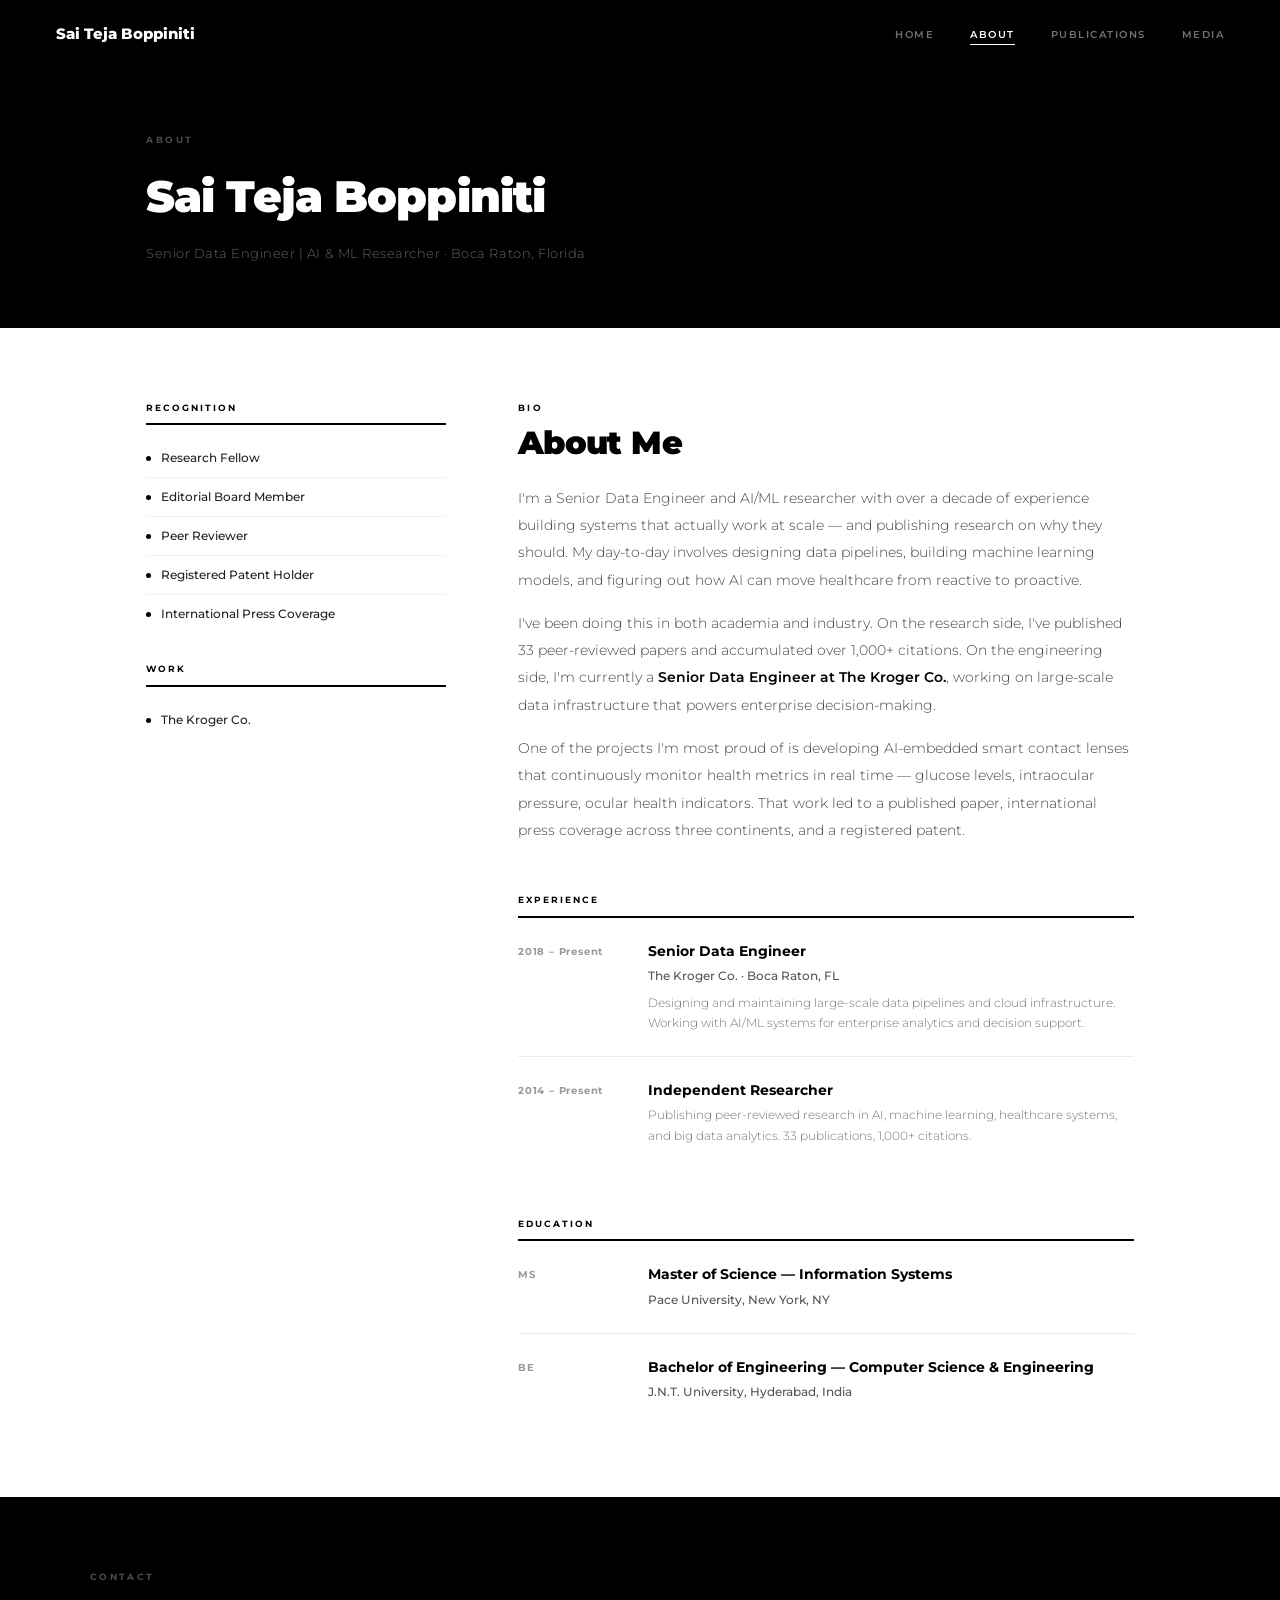
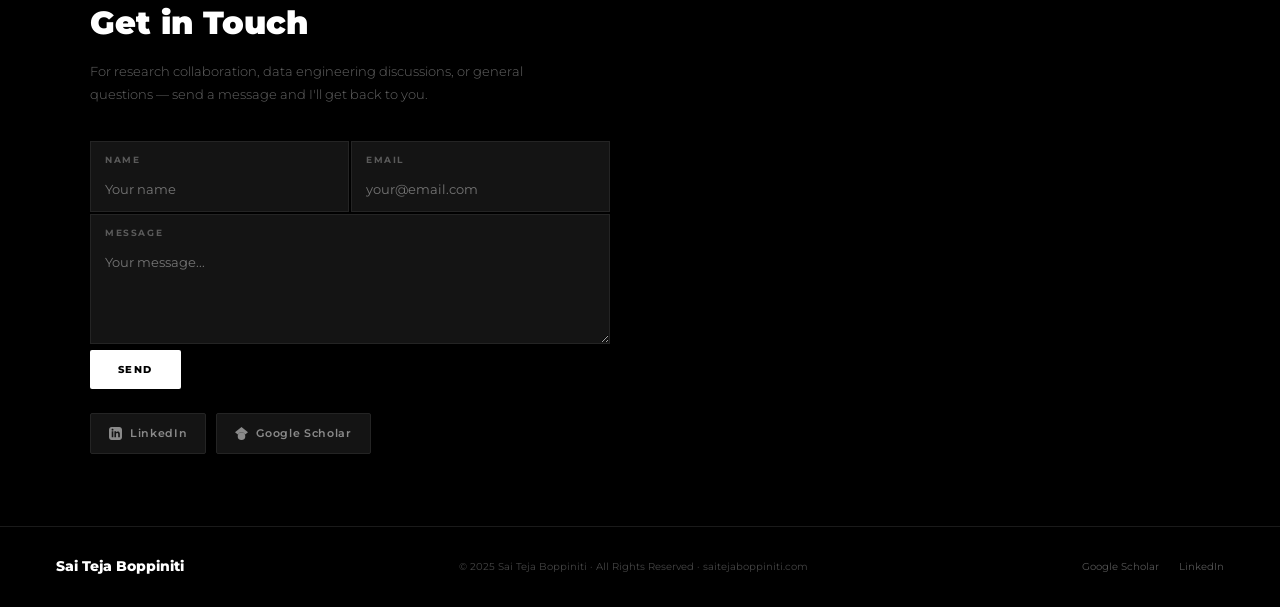
==== about.html @ 6ba42647 "Add files via upload All Pages uploaded- Master pages" ====
<!DOCTYPE html>
<html lang="en">
<head>
<meta charset="UTF-8"/>
<meta name="description" content="About Sai Teja Boppiniti — Senior Data Engineer at The Kroger Co. and independent AI/ML researcher with over a decade of experience in data engineering, machine learning, and healthcare AI."/>
<meta name="viewport" content="width=device-width,initial-scale=1.0"/>
<title>About | Sai Teja Boppiniti</title>
<link href="https://fonts.googleapis.com/css2?family=Montserrat:ital,wght@0,300;0,400;0,500;0,600;0,700;0,800;0,900;1,300&display=swap" rel="stylesheet"/>
<style>
*,*::before,*::after{box-sizing:border-box;margin:0;padding:0;}
body{font-family:'Montserrat',sans-serif;background:#fff;color:#111;-webkit-font-smoothing:antialiased;font-size:14px;line-height:1.7;}
a{text-decoration:none;color:inherit;}
nav{background:#000;height:68px;display:flex;align-items:center;justify-content:space-between;padding:0 56px;position:sticky;top:0;z-index:100;}
.nav-logo{font-size:15px;font-weight:800;color:#fff;}
.nav-links{display:flex;gap:36px;list-style:none;align-items:center;}
.nav-links a{font-size:10px;font-weight:600;letter-spacing:0.15em;text-transform:uppercase;color:rgba(255,255,255,0.45);transition:color 0.2s;}
.nav-links a:hover,.nav-active{color:#fff!important;}
.nav-active{border-bottom:1px solid #fff;padding-bottom:3px;}

/* HERO */
.hero{background:#000;padding:64px 56px;text-align:left;max-width:1100px;margin:0 auto;}
.hero-tag{font-size:9px;font-weight:700;letter-spacing:0.28em;text-transform:uppercase;color:rgba(255,255,255,0.3);margin-bottom:12px;}
.hero-h1{font-size:44px;font-weight:900;color:#fff;letter-spacing:-0.02em;margin-bottom:8px;}
.hero-sub{font-size:13px;font-weight:300;color:rgba(255,255,255,0.4);letter-spacing:0.04em;}
.hero-bg{background:#000;}

/* BODY GRID */
.body-grid{max-width:1100px;margin:0 auto;padding:72px 56px;display:grid;grid-template-columns:300px 1fr;gap:72px;align-items:start;}

/* LEFT COL */
.sidebar-section{margin-bottom:28px;}
.sidebar-label{font-size:9px;font-weight:700;letter-spacing:0.22em;text-transform:uppercase;color:#000;border-bottom:2px solid #000;padding-bottom:8px;margin-bottom:14px;}
.cred-item{display:flex;align-items:flex-start;gap:10px;padding:10px 0;border-bottom:1px solid #f0f0f0;}
.cred-item:last-child{border-bottom:none;}
.cred-dot{width:5px;height:5px;background:#000;border-radius:50%;flex-shrink:0;margin-top:7px;}
.cred-text{font-size:12px;font-weight:500;color:#222;line-height:1.5;}

/* RIGHT COL */
.section-tag{font-size:9px;font-weight:700;letter-spacing:0.26em;text-transform:uppercase;color:#000;margin-bottom:10px;}
.section-h2{font-size:32px;font-weight:900;color:#000;letter-spacing:-0.02em;line-height:1.1;margin-bottom:24px;}
.bio-p{font-size:14px;font-weight:300;color:#444;line-height:1.95;margin-bottom:16px;}
.bio-p strong{color:#000;font-weight:600;}

/* EXPERIENCE TIMELINE */
.timeline{margin-top:48px;margin-bottom:0;}
.tl-label{font-size:9px;font-weight:700;letter-spacing:0.22em;text-transform:uppercase;color:#000;border-bottom:2px solid #000;padding-bottom:8px;margin-bottom:0;}
.tl-item{display:grid;grid-template-columns:110px 1fr;gap:20px;padding:22px 0;border-bottom:1px solid #ebebeb;}
.tl-item:last-child{border-bottom:none;}
.tl-year{font-size:10px;font-weight:700;letter-spacing:0.08em;color:#999;padding-top:3px;}
.tl-role{font-size:14px;font-weight:700;color:#000;margin-bottom:3px;}
.tl-org{font-size:12px;font-weight:500;color:#555;margin-bottom:6px;}
.tl-desc{font-size:12px;font-weight:300;color:#777;line-height:1.7;}

/* EDU TIMELINE */
.edu-block{margin-top:48px;}
.edu-label{font-size:9px;font-weight:700;letter-spacing:0.22em;text-transform:uppercase;color:#000;border-bottom:2px solid #000;padding-bottom:8px;margin-bottom:0;}
.edu-item{display:grid;grid-template-columns:110px 1fr;gap:20px;padding:22px 0;border-bottom:1px solid #ebebeb;}
.edu-item:last-child{border-bottom:none;}
.edu-year{font-size:10px;font-weight:700;letter-spacing:0.08em;color:#999;padding-top:3px;}
.edu-deg{font-size:14px;font-weight:700;color:#000;margin-bottom:3px;}
.edu-uni{font-size:12px;font-weight:500;color:#555;}

/* CONTACT */
.contact-section{background:#000;padding:72px 56px;}
.cs-inner{max-width:1100px;margin:0 auto;}
.cs-tag{font-size:9px;font-weight:700;letter-spacing:0.26em;text-transform:uppercase;color:rgba(255,255,255,0.3);margin-bottom:12px;}
.cs-h2{font-size:32px;font-weight:900;color:#fff;margin-bottom:10px;}
.cs-p{font-size:13px;font-weight:300;color:rgba(255,255,255,0.4);max-width:460px;margin-bottom:36px;}
.cf{max-width:520px;display:flex;flex-direction:column;gap:2px;}
.cf-row{display:grid;grid-template-columns:1fr 1fr;gap:2px;}
.cf-field{display:flex;flex-direction:column;}
.cf-lbl{font-size:9px;font-weight:700;letter-spacing:0.18em;text-transform:uppercase;color:rgba(255,255,255,0.3);background:#141414;border:1px solid #242424;border-bottom:none;padding:10px 14px 4px;}
.cf-inp{font-family:'Montserrat',sans-serif;font-size:13px;color:#fff;background:#141414;border:1px solid #242424;border-top:none;padding:10px 14px 14px;outline:none;transition:border-color 0.2s;}
.cf-inp:focus{border-color:#444;}
textarea.cf-inp{resize:vertical;min-height:100px;}
.cf-btn{background:#fff;color:#000;border:none;padding:13px 28px;font-family:'Montserrat',sans-serif;font-size:10px;font-weight:800;letter-spacing:0.14em;text-transform:uppercase;cursor:pointer;border-radius:2px;align-self:flex-start;margin-top:4px;transition:opacity 0.2s;}
.cf-btn:hover{opacity:0.82;}
.cf-links{display:flex;gap:10px;margin-top:24px;}
.cf-link{display:flex;align-items:center;gap:8px;background:#141414;border:1px solid #242424;padding:10px 18px;border-radius:2px;color:rgba(255,255,255,0.5);font-size:11px;font-weight:600;letter-spacing:0.06em;transition:border-color 0.2s,color 0.2s;}
.cf-link:hover{border-color:#444;color:#fff;}
.cf-link svg{width:13px;height:13px;fill:currentColor;}

footer{background:#000;padding:28px 56px;display:flex;align-items:center;justify-content:space-between;border-top:1px solid #1a1a1a;}
.foot-logo{font-size:14px;font-weight:800;color:#fff;}
.foot-copy{font-size:10px;color:#444;}
.foot-links{display:flex;gap:20px;}
.foot-links a{font-size:10px;color:#555;transition:color 0.2s;}
.foot-links a:hover{color:#fff;}

/* ── MOBILE RESPONSIVE ── */
@media (max-width: 768px) {
  nav{padding:0 20px;}
  .nav-links{gap:16px;}
  .nav-links a{font-size:9px;}
  .hero{padding:40px 20px;}
  .body-grid{padding:40px 20px;grid-template-columns:1fr;gap:40px;}
  .contact-section{padding:48px 20px;}
  .cf-row{grid-template-columns:1fr;}
  footer{flex-direction:column;gap:12px;padding:24px 20px;text-align:center;}
}

</style>
</head>
<body>

<nav>
  <div class="nav-logo">Sai Teja Boppiniti</div>
  <ul class="nav-links">
    <li><a href="index.html">Home</a></li>
    <li><a href="about.html" class="nav-active">About</a></li>
    <li><a href="publications.html">Publications</a></li>
    <li><a href="media.html">Media</a></li>
  </ul>
</nav>

<div class="hero-bg">
  <div class="hero">
    <div class="hero-tag">About</div>
    <div class="hero-h1">Sai Teja Boppiniti</div>
    <div class="hero-sub">Senior Data Engineer | AI &amp; ML Researcher · Boca Raton, Florida</div>
  </div>
</div>

<div class="body-grid">

  <!-- LEFT: Photo + credentials -->
  <div>
    <div class="sidebar-section">
      <div class="sidebar-label">Recognition</div>
      <div class="cred-item"><div class="cred-dot"></div><div class="cred-text">Research Fellow</div></div>
      <div class="cred-item"><div class="cred-dot"></div><div class="cred-text">Editorial Board Member</div></div>
      <div class="cred-item"><div class="cred-dot"></div><div class="cred-text">Peer Reviewer</div></div>
      <div class="cred-item"><div class="cred-dot"></div><div class="cred-text">Registered Patent Holder</div></div>
      <div class="cred-item"><div class="cred-dot"></div><div class="cred-text">International Press Coverage</div></div>
    </div>
    <div class="sidebar-section">
      <div class="sidebar-label">Work</div>
      <div class="cred-item"><div class="cred-dot"></div><div class="cred-text">The Kroger Co.</div></div>
    </div>
  </div>

  <!-- RIGHT: Bio + timeline -->
  <div>
    <div class="section-tag">Bio</div>
    <div class="section-h2">About Me</div>
    <p class="bio-p">I'm a Senior Data Engineer and AI/ML researcher with over a decade of experience building systems that actually work at scale — and publishing research on why they should. My day-to-day involves designing data pipelines, building machine learning models, and figuring out how AI can move healthcare from reactive to proactive.</p>
    <p class="bio-p">I've been doing this in both academia and industry. On the research side, I've published 33 peer-reviewed papers and accumulated over 1,000+ citations. On the engineering side, I'm currently a <strong>Senior Data Engineer at The Kroger Co.</strong>, working on large-scale data infrastructure that powers enterprise decision-making.</p>
    <p class="bio-p">One of the projects I'm most proud of is developing AI-embedded smart contact lenses that continuously monitor health metrics in real time — glucose levels, intraocular pressure, ocular health indicators. That work led to a published paper, international press coverage across three continents, and a registered patent.</p>

    <!-- EXPERIENCE TIMELINE -->
    <div class="timeline">
      <div class="tl-label">Experience</div>
      <div class="tl-item">
        <div class="tl-year">2018 – Present</div>
        <div>
          <div class="tl-role">Senior Data Engineer</div>
          <div class="tl-org">The Kroger Co. · Boca Raton, FL</div>
          <div class="tl-desc">Designing and maintaining large-scale data pipelines and cloud infrastructure. Working with AI/ML systems for enterprise analytics and decision support.</div>
        </div>
      </div>
      <div class="tl-item">
        <div class="tl-year">2014 – Present</div>
        <div>
          <div class="tl-role">Independent Researcher</div>
          <div class="tl-desc">Publishing peer-reviewed research in AI, machine learning, healthcare systems, and big data analytics. 33 publications, 1,000+ citations.</div>
        </div>
      </div>
    </div>

    <!-- EDUCATION TIMELINE -->
    <div class="edu-block">
      <div class="edu-label">Education</div>
      <div class="edu-item">
        <div class="edu-year">MS</div>
        <div>
          <div class="edu-deg">Master of Science — Information Systems</div>
          <div class="edu-uni">Pace University, New York, NY</div>
        </div>
      </div>
      <div class="edu-item">
        <div class="edu-year">BE</div>
        <div>
          <div class="edu-deg">Bachelor of Engineering — Computer Science &amp; Engineering</div>
          <div class="edu-uni">J.N.T. University, Hyderabad, India</div>
        </div>
      </div>
    </div>

  </div>
</div>

<!-- CONTACT -->
<div class="contact-section">
  <div class="cs-inner">
    <div class="cs-tag">Contact</div>
    <div class="cs-h2">Get in Touch</div>
    <p class="cs-p">For research collaboration, data engineering discussions, or general questions — send a message and I'll get back to you.</p>
    <div class="cf">
      <div class="cf-row">
        <div class="cf-field"><div class="cf-lbl">Name</div><input class="cf-inp" type="text" placeholder="Your name"/></div>
        <div class="cf-field"><div class="cf-lbl">Email</div><input class="cf-inp" type="email" placeholder="your@email.com"/></div>
      </div>
      <div class="cf-field"><div class="cf-lbl">Message</div><textarea class="cf-inp" placeholder="Your message..."></textarea></div>
      <button class="cf-btn" onclick="this.textContent='Sent ✓';setTimeout(()=>this.textContent='Send',3000)">Send</button>
    </div>
    <div class="cf-links">
      <a class="cf-link" href="https://www.linkedin.com/in/saitejaboppiniti" target="_blank">
        <svg viewBox="0 0 24 24"><path d="M19 0H5C2.24 0 0 2.24 0 5v14c0 2.76 2.24 5 5 5h14c2.76 0 5-2.24 5-5V5c0-2.76-2.24-5-5-5zM8 19H5V8h3v11zM6.5 6.73c-.97 0-1.75-.79-1.75-1.75S5.53 3.23 6.5 3.23s1.75.79 1.75 1.75S7.47 6.73 6.5 6.73zM20 19h-3v-5.6c0-3.37-4-3.12-4 0V19h-3V8h3v1.77C14.4 7.5 20 7.33 20 12.28V19z"/></svg>
        LinkedIn
      </a>
      <a class="cf-link" href="https://scholar.google.com/citations?user=H3XJtbcAAAAJ&hl=en" target="_blank">
        <svg viewBox="0 0 24 24"><path d="M5.242 13.769L0 9.5 12 0l12 9.5-5.242 4.269C17.548 11.249 14.978 9.5 12 9.5c-2.977 0-5.548 1.748-6.758 4.269zM12 10a7 7 0 1 0 0 14 7 7 0 0 0 0-14z"/></svg>
        Google Scholar
      </a>
    </div>
  </div>
</div>

<footer>
  <div class="foot-logo">Sai Teja Boppiniti</div>
  <div class="foot-copy">© 2025 Sai Teja Boppiniti · All Rights Reserved · saitejaboppiniti.com</div>
  <div class="foot-links">
    <a href="https://scholar.google.com/citations?user=H3XJtbcAAAAJ&hl=en" target="_blank">Google Scholar</a>
    <a href="https://www.linkedin.com/in/saitejaboppiniti" target="_blank">LinkedIn</a>
  </div>
</footer>
</body>
</html>
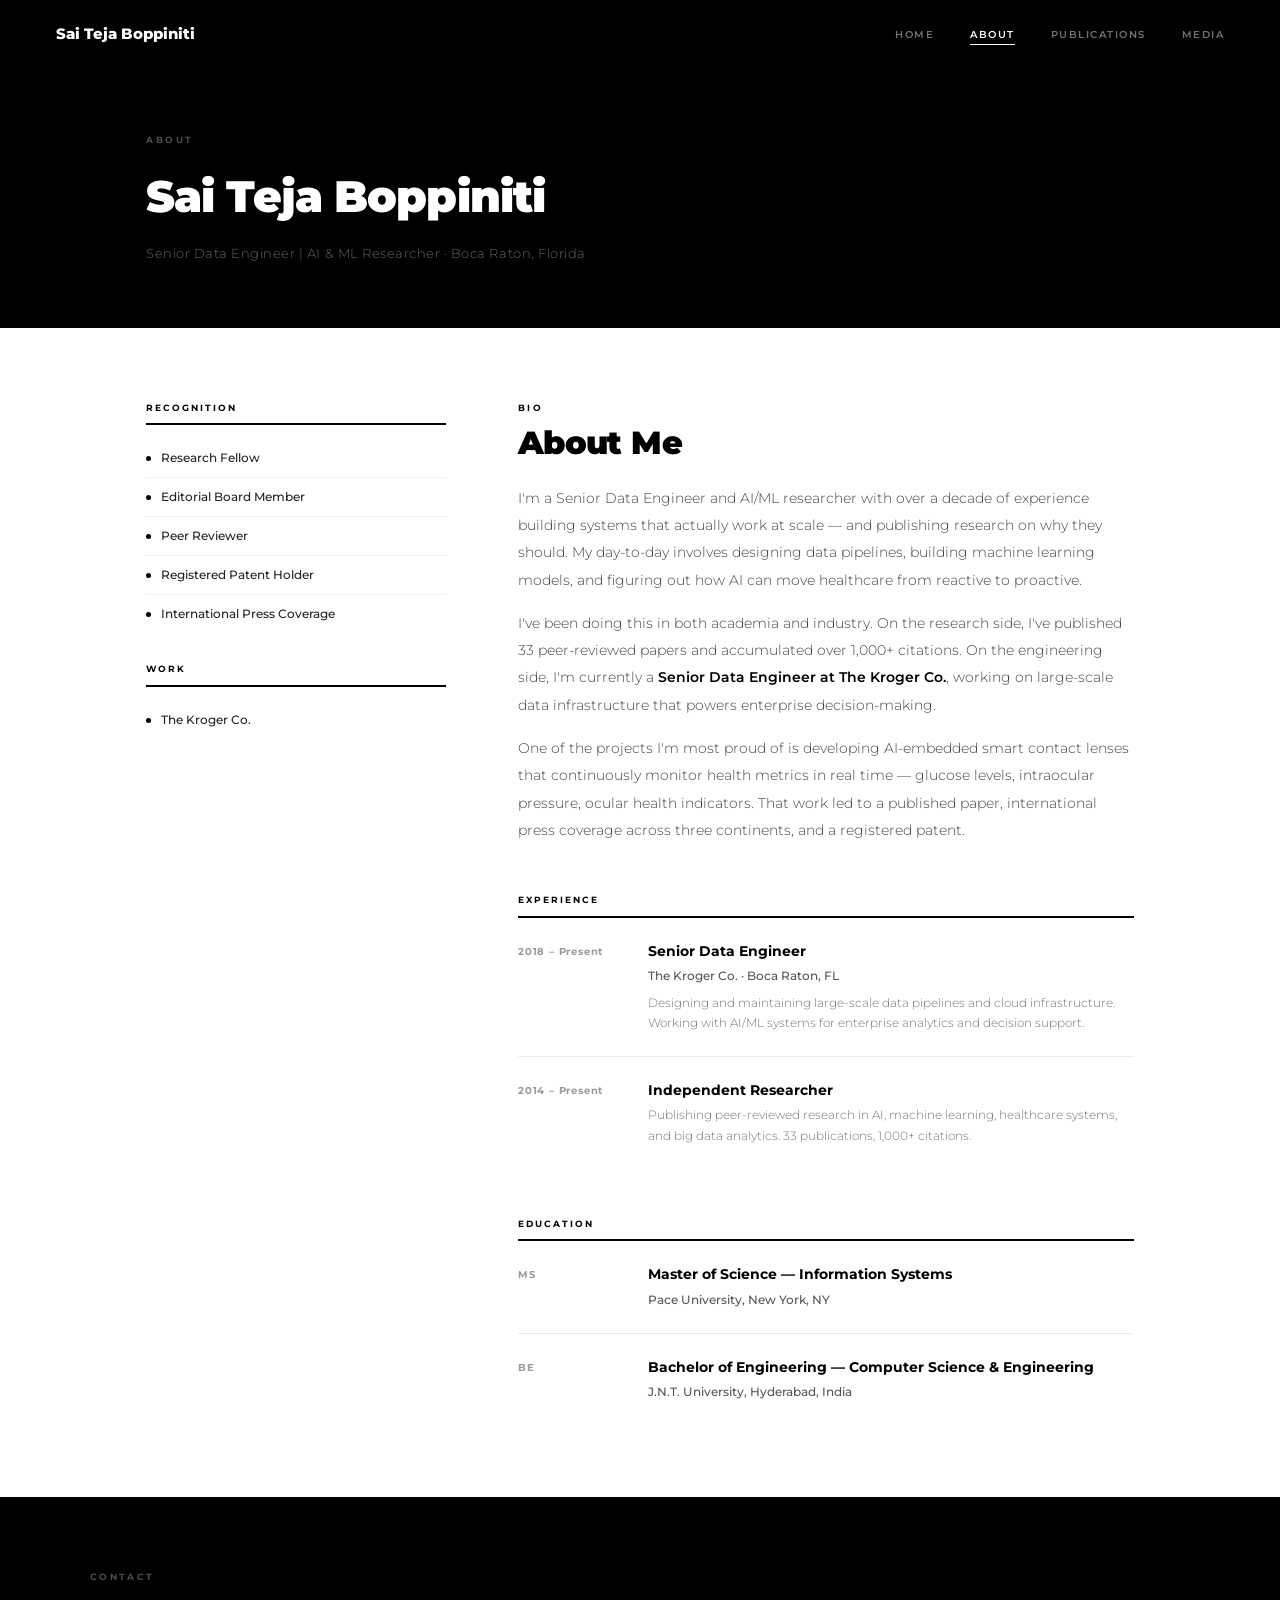
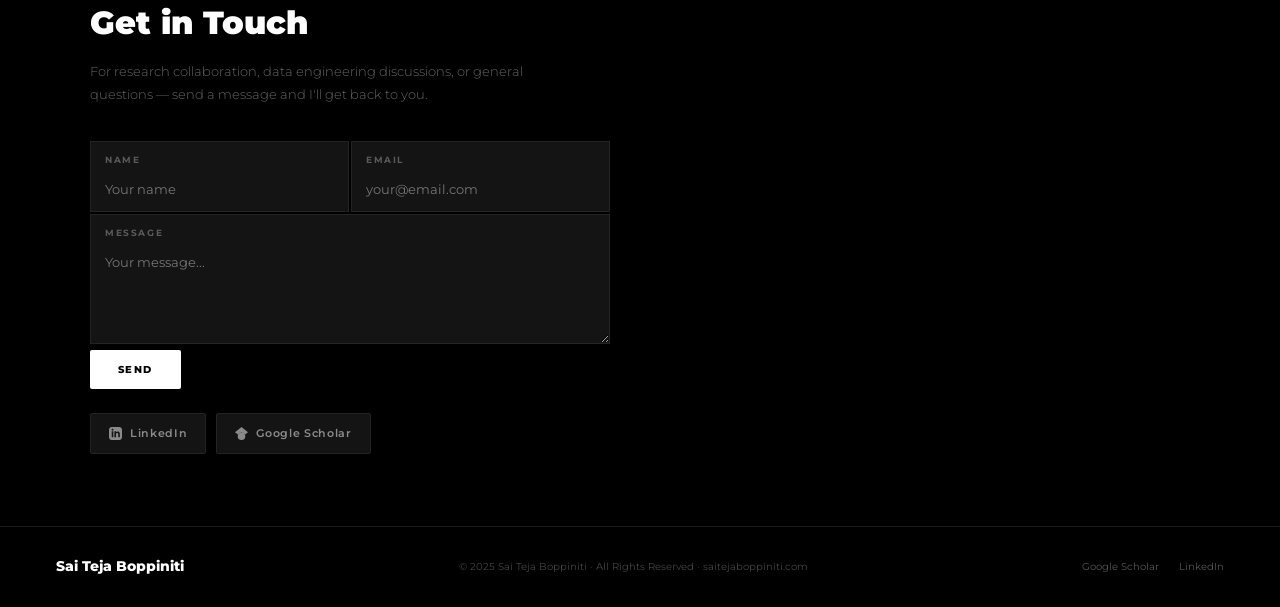
==== commit d09f461b: "Updated website" ====
--- a/about.html
+++ b/about.html
@@ -2,7 +2,9 @@
 <html lang="en">
 <head>
 <meta charset="UTF-8"/>
-<meta name="description" content="About Sai Teja Boppiniti — Senior Data Engineer at The Kroger Co. and independent AI/ML researcher with over a decade of experience in data engineering, machine learning, and healthcare AI."/>
+<link rel="icon" type="image/svg+xml" href="favicon.svg"/>
+
+<meta name="description" content="About Sai Teja Boppiniti — Senior Data Engineer at The Kroger Co. Engineering large-scale data systems and advancing research in healthcare AI and real-time machine learning."/>
 <meta name="viewport" content="width=device-width,initial-scale=1.0"/>
 <title>About | Sai Teja Boppiniti</title>
 <link href="https://fonts.googleapis.com/css2?family=Montserrat:ital,wght@0,300;0,400;0,500;0,600;0,700;0,800;0,900;1,300&display=swap" rel="stylesheet"/>
@@ -99,7 +101,34 @@
   footer{flex-direction:column;gap:12px;padding:24px 20px;text-align:center;}
 }
 
+
+
+/* ── PAGE TRANSITIONS ── */
+@keyframes pageFadeIn{from{opacity:0;}to{opacity:1;}}
+body{animation:pageFadeIn 0.4s cubic-bezier(0.4,0,0.2,1) both;}
+.page-leave{opacity:0;transition:opacity 0.3s cubic-bezier(0.4,0,0.2,1);}
+
+/* ── SCROLL ANIMATIONS ── */
+.reveal{opacity:0;transform:translateY(32px);transition:opacity 0.7s cubic-bezier(0.4,0,0.2,1),transform 0.7s cubic-bezier(0.4,0,0.2,1);}
+.reveal.visible{opacity:1;transform:translateY(0);}
+.reveal-left{opacity:0;transform:translateX(-32px);transition:opacity 0.7s cubic-bezier(0.4,0,0.2,1),transform 0.7s cubic-bezier(0.4,0,0.2,1);}
+.reveal-left.visible{opacity:1;transform:translateX(0);}
+.reveal-right{opacity:0;transform:translateX(32px);transition:opacity 0.7s cubic-bezier(0.4,0,0.2,1),transform 0.7s cubic-bezier(0.4,0,0.2,1);}
+.reveal-right.visible{opacity:1;transform:translateX(0);}
+.delay-1{transition-delay:0.1s;}.delay-2{transition-delay:0.2s;}.delay-3{transition-delay:0.3s;}.delay-4{transition-delay:0.4s;}.delay-5{transition-delay:0.5s;}
+
 </style>
+<meta property="og:type" content="website"/>
+<meta property="og:url" content="https://saitejaboppiniti.com/about.html"/>
+<meta property="og:title" content="About — Sai Teja Boppiniti"/>
+<meta property="og:description" content="Senior Data Engineer and AI/ML Researcher with over a decade of experience in data engineering, machine learning, and healthcare AI."/>
+<meta property="og:image" content="https://saitejaboppiniti.com/profile.jpg"/>
+<meta property="og:image:width" content="800"/>
+<meta property="og:image:height" content="800"/>
+<meta name="twitter:card" content="summary_large_image"/>
+<meta name="twitter:title" content="About — Sai Teja Boppiniti"/>
+<meta name="twitter:description" content="Senior Data Engineer and AI/ML Researcher with over a decade of experience in data engineering, machine learning, and healthcare AI."/>
+<meta name="twitter:image" content="https://saitejaboppiniti.com/profile.jpg"/>
 </head>
 <body>
 
@@ -125,7 +154,7 @@
 
   <!-- LEFT: Photo + credentials -->
   <div>
-    <div class="sidebar-section">
+    <div class="sidebar-section reveal-left">
       <div class="sidebar-label">Recognition</div>
       <div class="cred-item"><div class="cred-dot"></div><div class="cred-text">Research Fellow</div></div>
       <div class="cred-item"><div class="cred-dot"></div><div class="cred-text">Editorial Board Member</div></div>
@@ -143,14 +172,14 @@
   <div>
     <div class="section-tag">Bio</div>
     <div class="section-h2">About Me</div>
-    <p class="bio-p">I'm a Senior Data Engineer and AI/ML researcher with over a decade of experience building systems that actually work at scale — and publishing research on why they should. My day-to-day involves designing data pipelines, building machine learning models, and figuring out how AI can move healthcare from reactive to proactive.</p>
+    <p class="bio-p reveal">I'm a Senior Data Engineer and AI/ML researcher with over a decade of experience building systems that actually work at scale — and publishing research on why they should. My day-to-day involves designing data pipelines, building machine learning models, and figuring out how AI can move healthcare from reactive to proactive.</p>
     <p class="bio-p">I've been doing this in both academia and industry. On the research side, I've published 33 peer-reviewed papers and accumulated over 1,000+ citations. On the engineering side, I'm currently a <strong>Senior Data Engineer at The Kroger Co.</strong>, working on large-scale data infrastructure that powers enterprise decision-making.</p>
     <p class="bio-p">One of the projects I'm most proud of is developing AI-embedded smart contact lenses that continuously monitor health metrics in real time — glucose levels, intraocular pressure, ocular health indicators. That work led to a published paper, international press coverage across three continents, and a registered patent.</p>
 
     <!-- EXPERIENCE TIMELINE -->
     <div class="timeline">
       <div class="tl-label">Experience</div>
-      <div class="tl-item">
+      <div class="tl-item reveal">
         <div class="tl-year">2018 – Present</div>
         <div>
           <div class="tl-role">Senior Data Engineer</div>
@@ -158,7 +187,7 @@
           <div class="tl-desc">Designing and maintaining large-scale data pipelines and cloud infrastructure. Working with AI/ML systems for enterprise analytics and decision support.</div>
         </div>
       </div>
-      <div class="tl-item">
+      <div class="tl-item reveal delay-1">
         <div class="tl-year">2014 – Present</div>
         <div>
           <div class="tl-role">Independent Researcher</div>
@@ -170,14 +199,14 @@
     <!-- EDUCATION TIMELINE -->
     <div class="edu-block">
       <div class="edu-label">Education</div>
-      <div class="edu-item">
+      <div class="edu-item reveal">
         <div class="edu-year">MS</div>
         <div>
           <div class="edu-deg">Master of Science — Information Systems</div>
           <div class="edu-uni">Pace University, New York, NY</div>
         </div>
       </div>
-      <div class="edu-item">
+      <div class="edu-item reveal delay-1">
         <div class="edu-year">BE</div>
         <div>
           <div class="edu-deg">Bachelor of Engineering — Computer Science &amp; Engineering</div>
@@ -193,7 +222,7 @@
 <div class="contact-section">
   <div class="cs-inner">
     <div class="cs-tag">Contact</div>
-    <div class="cs-h2">Get in Touch</div>
+    <div class="cs-h2 reveal">Get in Touch</div>
     <p class="cs-p">For research collaboration, data engineering discussions, or general questions — send a message and I'll get back to you.</p>
     <div class="cf">
       <div class="cf-row">
@@ -224,5 +253,35 @@
     <a href="https://www.linkedin.com/in/saitejaboppiniti" target="_blank">LinkedIn</a>
   </div>
 </footer>
+<script>
+(function(){
+  var obs=new IntersectionObserver(function(entries){
+    entries.forEach(function(e){
+      if(e.isIntersecting){e.target.classList.add('visible');obs.unobserve(e.target);}
+    });
+  },{threshold:0.12});
+  document.querySelectorAll('.reveal,.reveal-left,.reveal-right').forEach(function(el){obs.observe(el);});
+})();
+</script>
+<script>
+(function(){
+  // Fade out before navigating to new page
+  document.querySelectorAll('a').forEach(function(link){
+    var href = link.getAttribute('href');
+    if(!href) return;
+    // Only internal page links
+    if(href.indexOf('http') === -1 && href.indexOf('#') === -1 && href !== ''){
+      link.addEventListener('click', function(e){
+        e.preventDefault();
+        document.body.style.transition = 'opacity 0.3s cubic-bezier(0.4,0,0.2,1)';
+        document.body.style.opacity = '0';
+        setTimeout(function(){
+          window.location.href = href;
+        }, 300);
+      });
+    }
+  });
+})();
+</script>
 </body>
 </html>
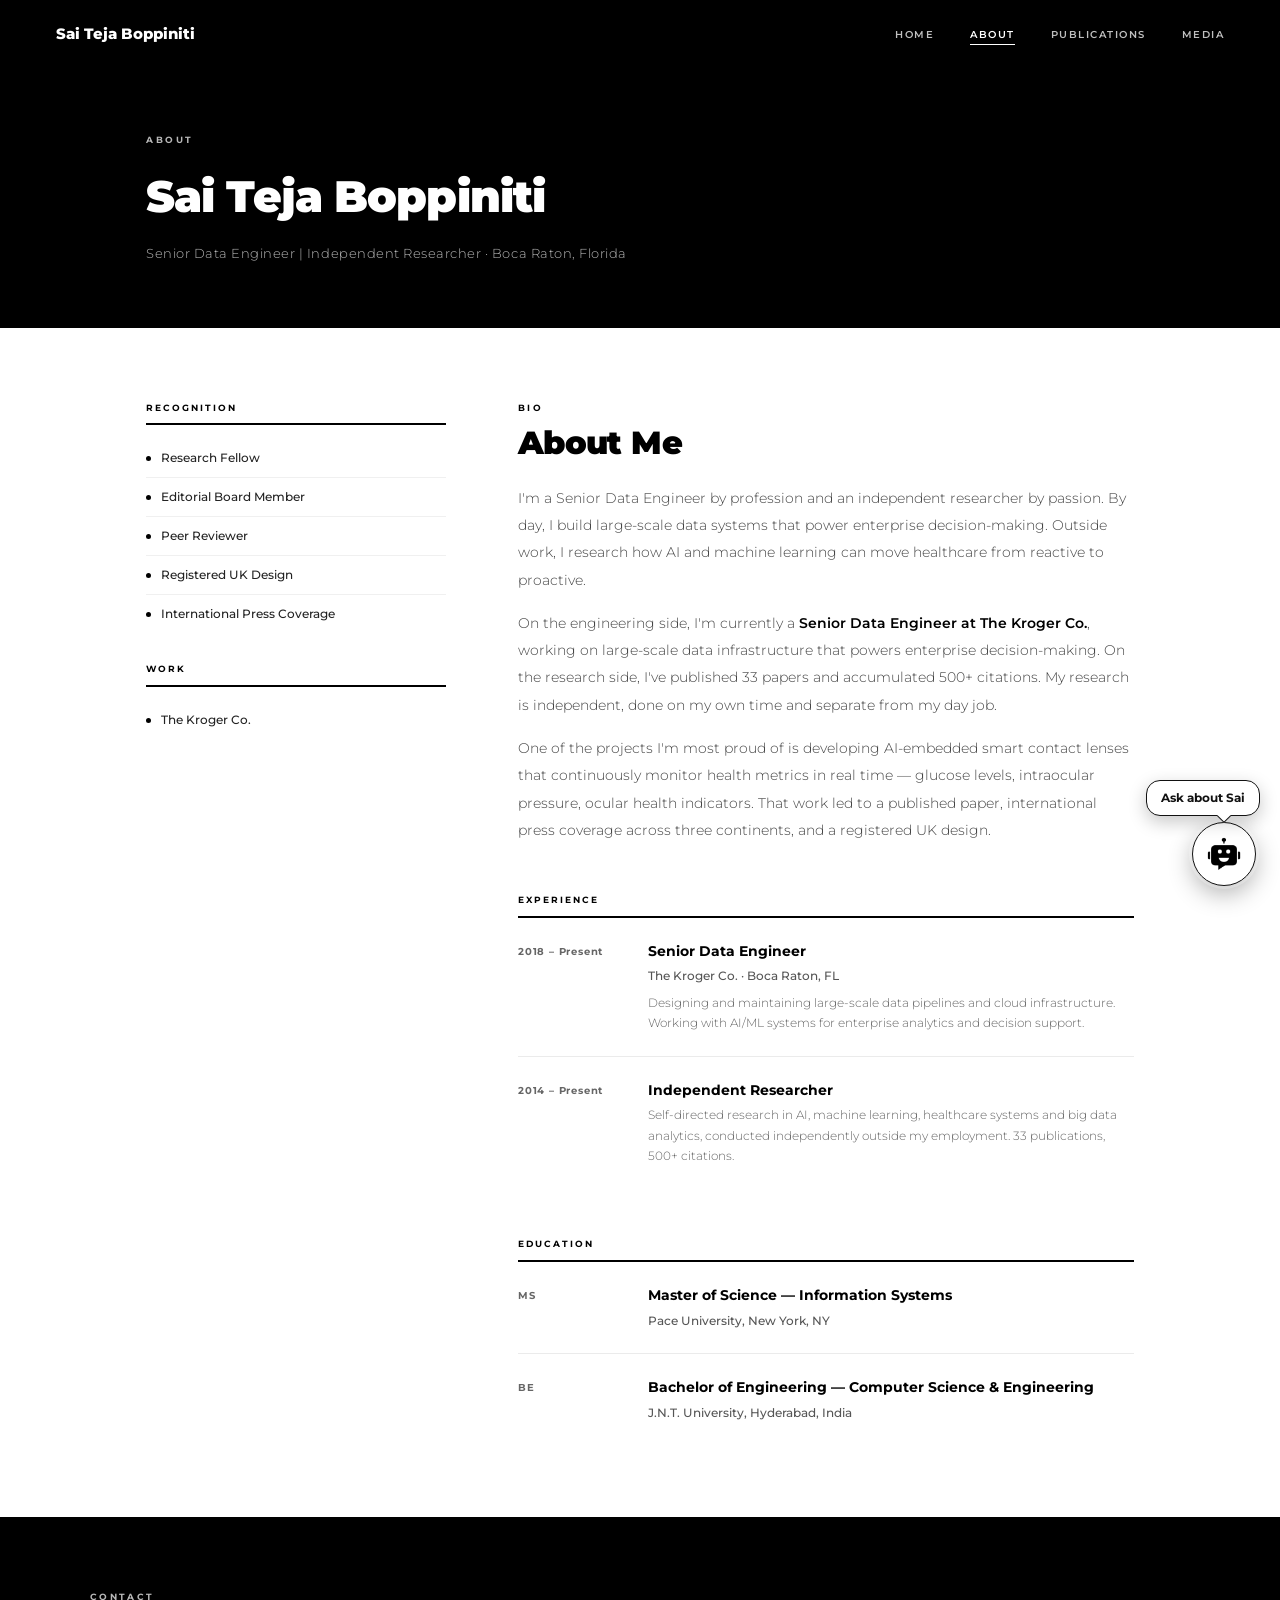
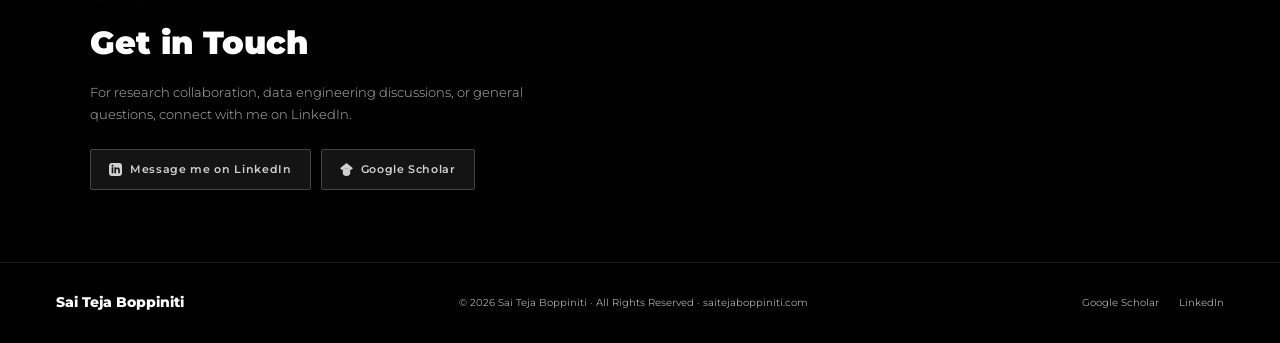
==== commit 20fdeb5c: "Add portfolio chatbot and polish site content - Add "Ask about Sai" chat widget (Gemini via Cloudfla" ====
--- a/about.html
+++ b/about.html
@@ -4,26 +4,29 @@
 <meta charset="UTF-8"/>
 <link rel="icon" type="image/svg+xml" href="favicon.svg"/>
 
-<meta name="description" content="About Sai Teja Boppiniti — Senior Data Engineer at The Kroger Co. Engineering large-scale data systems and advancing research in healthcare AI and real-time machine learning."/>
+<meta name="description" content="About Sai Teja Boppiniti — Senior Data Engineer and independent researcher in healthcare AI and real-time machine learning. Experience, education, publications, editorial board service and a registered UK design."/>
 <meta name="viewport" content="width=device-width,initial-scale=1.0"/>
 <title>About | Sai Teja Boppiniti</title>
 <link href="https://fonts.googleapis.com/css2?family=Montserrat:ital,wght@0,300;0,400;0,500;0,600;0,700;0,800;0,900;1,300&display=swap" rel="stylesheet"/>
+<link rel="stylesheet" href="chat-widget.css"/>
 <style>
 *,*::before,*::after{box-sizing:border-box;margin:0;padding:0;}
 body{font-family:'Montserrat',sans-serif;background:#fff;color:#111;-webkit-font-smoothing:antialiased;font-size:14px;line-height:1.7;}
 a{text-decoration:none;color:inherit;}
+button,a{ -webkit-tap-highlight-color:transparent;}
+a:focus-visible,button:focus-visible,[role="button"]:focus-visible{outline:2px solid #4778d8;outline-offset:3px;}
 nav{background:#000;height:68px;display:flex;align-items:center;justify-content:space-between;padding:0 56px;position:sticky;top:0;z-index:100;}
-.nav-logo{font-size:15px;font-weight:800;color:#fff;}
+.nav-logo{font-size:15px;font-weight:800;color:#fff;white-space:nowrap;}
 .nav-links{display:flex;gap:36px;list-style:none;align-items:center;}
-.nav-links a{font-size:10px;font-weight:600;letter-spacing:0.15em;text-transform:uppercase;color:rgba(255,255,255,0.45);transition:color 0.2s;}
+.nav-links a{font-size:10px;font-weight:600;letter-spacing:0.15em;text-transform:uppercase;color:rgba(255,255,255,0.75);transition:color 0.2s;}
 .nav-links a:hover,.nav-active{color:#fff!important;}
 .nav-active{border-bottom:1px solid #fff;padding-bottom:3px;}
 
 /* HERO */
 .hero{background:#000;padding:64px 56px;text-align:left;max-width:1100px;margin:0 auto;}
-.hero-tag{font-size:9px;font-weight:700;letter-spacing:0.28em;text-transform:uppercase;color:rgba(255,255,255,0.3);margin-bottom:12px;}
+.hero-tag{font-size:9px;font-weight:700;letter-spacing:0.28em;text-transform:uppercase;color:rgba(255,255,255,0.72);margin-bottom:12px;}
 .hero-h1{font-size:44px;font-weight:900;color:#fff;letter-spacing:-0.02em;margin-bottom:8px;}
-.hero-sub{font-size:13px;font-weight:300;color:rgba(255,255,255,0.4);letter-spacing:0.04em;}
+.hero-sub{font-size:13px;font-weight:300;color:rgba(255,255,255,0.72);letter-spacing:0.04em;}
 .hero-bg{background:#000;}
 
 /* BODY GRID */
@@ -36,7 +39,6 @@
 .cred-item:last-child{border-bottom:none;}
 .cred-dot{width:5px;height:5px;background:#000;border-radius:50%;flex-shrink:0;margin-top:7px;}
 .cred-text{font-size:12px;font-weight:500;color:#222;line-height:1.5;}
-
 /* RIGHT COL */
 .section-tag{font-size:9px;font-weight:700;letter-spacing:0.26em;text-transform:uppercase;color:#000;margin-bottom:10px;}
 .section-h2{font-size:32px;font-weight:900;color:#000;letter-spacing:-0.02em;line-height:1.1;margin-bottom:24px;}
@@ -48,37 +50,28 @@
 .tl-label{font-size:9px;font-weight:700;letter-spacing:0.22em;text-transform:uppercase;color:#000;border-bottom:2px solid #000;padding-bottom:8px;margin-bottom:0;}
 .tl-item{display:grid;grid-template-columns:110px 1fr;gap:20px;padding:22px 0;border-bottom:1px solid #ebebeb;}
 .tl-item:last-child{border-bottom:none;}
-.tl-year{font-size:10px;font-weight:700;letter-spacing:0.08em;color:#999;padding-top:3px;}
+.tl-year{font-size:10px;font-weight:700;letter-spacing:0.08em;color:#666;padding-top:3px;}
 .tl-role{font-size:14px;font-weight:700;color:#000;margin-bottom:3px;}
 .tl-org{font-size:12px;font-weight:500;color:#555;margin-bottom:6px;}
-.tl-desc{font-size:12px;font-weight:300;color:#777;line-height:1.7;}
+.tl-desc{font-size:12px;font-weight:300;color:#666;line-height:1.7;}
 
 /* EDU TIMELINE */
 .edu-block{margin-top:48px;}
 .edu-label{font-size:9px;font-weight:700;letter-spacing:0.22em;text-transform:uppercase;color:#000;border-bottom:2px solid #000;padding-bottom:8px;margin-bottom:0;}
 .edu-item{display:grid;grid-template-columns:110px 1fr;gap:20px;padding:22px 0;border-bottom:1px solid #ebebeb;}
 .edu-item:last-child{border-bottom:none;}
-.edu-year{font-size:10px;font-weight:700;letter-spacing:0.08em;color:#999;padding-top:3px;}
+.edu-year{font-size:10px;font-weight:700;letter-spacing:0.08em;color:#666;padding-top:3px;}
 .edu-deg{font-size:14px;font-weight:700;color:#000;margin-bottom:3px;}
 .edu-uni{font-size:12px;font-weight:500;color:#555;}
 
 /* CONTACT */
 .contact-section{background:#000;padding:72px 56px;}
 .cs-inner{max-width:1100px;margin:0 auto;}
-.cs-tag{font-size:9px;font-weight:700;letter-spacing:0.26em;text-transform:uppercase;color:rgba(255,255,255,0.3);margin-bottom:12px;}
+.cs-tag{font-size:9px;font-weight:700;letter-spacing:0.26em;text-transform:uppercase;color:rgba(255,255,255,0.72);margin-bottom:12px;}
 .cs-h2{font-size:32px;font-weight:900;color:#fff;margin-bottom:10px;}
-.cs-p{font-size:13px;font-weight:300;color:rgba(255,255,255,0.4);max-width:460px;margin-bottom:36px;}
-.cf{max-width:520px;display:flex;flex-direction:column;gap:2px;}
-.cf-row{display:grid;grid-template-columns:1fr 1fr;gap:2px;}
-.cf-field{display:flex;flex-direction:column;}
-.cf-lbl{font-size:9px;font-weight:700;letter-spacing:0.18em;text-transform:uppercase;color:rgba(255,255,255,0.3);background:#141414;border:1px solid #242424;border-bottom:none;padding:10px 14px 4px;}
-.cf-inp{font-family:'Montserrat',sans-serif;font-size:13px;color:#fff;background:#141414;border:1px solid #242424;border-top:none;padding:10px 14px 14px;outline:none;transition:border-color 0.2s;}
-.cf-inp:focus{border-color:#444;}
-textarea.cf-inp{resize:vertical;min-height:100px;}
-.cf-btn{background:#fff;color:#000;border:none;padding:13px 28px;font-family:'Montserrat',sans-serif;font-size:10px;font-weight:800;letter-spacing:0.14em;text-transform:uppercase;cursor:pointer;border-radius:2px;align-self:flex-start;margin-top:4px;transition:opacity 0.2s;}
-.cf-btn:hover{opacity:0.82;}
-.cf-links{display:flex;gap:10px;margin-top:24px;}
-.cf-link{display:flex;align-items:center;gap:8px;background:#141414;border:1px solid #242424;padding:10px 18px;border-radius:2px;color:rgba(255,255,255,0.5);font-size:11px;font-weight:600;letter-spacing:0.06em;transition:border-color 0.2s,color 0.2s;}
+.cs-p{font-size:13px;font-weight:300;color:rgba(255,255,255,0.72);max-width:460px;margin-bottom:24px;}
+.cf-links{display:flex;gap:10px;flex-wrap:wrap;margin-top:0;}
+.cf-link{display:flex;align-items:center;gap:8px;background:#141414;border:1px solid #444;padding:10px 18px;border-radius:2px;color:rgba(255,255,255,0.8);font-size:11px;font-weight:600;letter-spacing:0.06em;transition:border-color 0.2s,color 0.2s;}
 .cf-link:hover{border-color:#444;color:#fff;}
 .cf-link svg{width:13px;height:13px;fill:currentColor;}
 
@@ -88,65 +81,81 @@
 .foot-links{display:flex;gap:20px;}
 .foot-links a{font-size:10px;color:#555;transition:color 0.2s;}
 .foot-links a:hover{color:#fff;}
+.foot-copy{color:#aaa;}
+.foot-links a{color:#aaa;}
 
 /* ── MOBILE RESPONSIVE ── */
 @media (max-width: 768px) {
   nav{padding:0 20px;}
-  .nav-links{gap:16px;}
+  .nav-links{gap:16px;min-width:0;}
   .nav-links a{font-size:9px;}
   .hero{padding:40px 20px;}
   .body-grid{padding:40px 20px;grid-template-columns:1fr;gap:40px;}
   .contact-section{padding:48px 20px;}
-  .cf-row{grid-template-columns:1fr;}
   footer{flex-direction:column;gap:12px;padding:24px 20px;text-align:center;}
 }
 
+@media (max-width: 480px) {
+  nav{height:auto;min-height:68px;align-items:flex-start;flex-direction:column;gap:8px;padding:12px 16px;}
+  .nav-links{width:100%;justify-content:space-between;gap:8px;}
+  .nav-links a{font-size:10px;letter-spacing:0.02em;}
+  .hero-h1{font-size:clamp(34px,11vw,44px);overflow-wrap:anywhere;}
+}
 
 
 /* ── PAGE TRANSITIONS ── */
-@keyframes pageFadeIn{from{opacity:0;}to{opacity:1;}}
-body{animation:pageFadeIn 0.4s cubic-bezier(0.4,0,0.2,1) both;}
-.page-leave{opacity:0;transition:opacity 0.3s cubic-bezier(0.4,0,0.2,1);}
 
 /* ── SCROLL ANIMATIONS ── */
-.reveal{opacity:0;transform:translateY(32px);transition:opacity 0.7s cubic-bezier(0.4,0,0.2,1),transform 0.7s cubic-bezier(0.4,0,0.2,1);}
-.reveal.visible{opacity:1;transform:translateY(0);}
-.reveal-left{opacity:0;transform:translateX(-32px);transition:opacity 0.7s cubic-bezier(0.4,0,0.2,1),transform 0.7s cubic-bezier(0.4,0,0.2,1);}
-.reveal-left.visible{opacity:1;transform:translateX(0);}
-.reveal-right{opacity:0;transform:translateX(32px);transition:opacity 0.7s cubic-bezier(0.4,0,0.2,1),transform 0.7s cubic-bezier(0.4,0,0.2,1);}
-.reveal-right.visible{opacity:1;transform:translateX(0);}
+.reveal,.reveal-left,.reveal-right{opacity:1;transform:none;transition:opacity 0.7s cubic-bezier(0.4,0,0.2,1),transform 0.7s cubic-bezier(0.4,0,0.2,1);}
+.js-enabled .reveal,.js-enabled .reveal-left,.js-enabled .reveal-right{opacity:0;transform:translateY(32px);}
+.js-enabled .reveal.visible,.js-enabled .reveal-left.visible,.js-enabled .reveal-right.visible{opacity:1;transform:translateY(0);}
 .delay-1{transition-delay:0.1s;}.delay-2{transition-delay:0.2s;}.delay-3{transition-delay:0.3s;}.delay-4{transition-delay:0.4s;}.delay-5{transition-delay:0.5s;}
+
+@media (prefers-reduced-motion: reduce) {
+  *,*::before,*::after{scroll-behavior:auto!important;animation:none!important;transition-duration:0.01ms!important;transition-delay:0ms!important;}
+  .reveal,.reveal-left,.reveal-right,.js-enabled .reveal,.js-enabled .reveal-left,.js-enabled .reveal-right{opacity:1;transform:none;}
+}
 
 </style>
 <meta property="og:type" content="website"/>
 <meta property="og:url" content="https://saitejaboppiniti.com/about.html"/>
 <meta property="og:title" content="About — Sai Teja Boppiniti"/>
-<meta property="og:description" content="Senior Data Engineer and AI/ML Researcher with over a decade of experience in data engineering, machine learning, and healthcare AI."/>
+<meta property="og:description" content="Senior Data Engineer and independent researcher engineering large-scale data systems and advancing research in healthcare AI and real-time machine learning."/>
 <meta property="og:image" content="https://saitejaboppiniti.com/profile.jpg"/>
-<meta property="og:image:width" content="800"/>
-<meta property="og:image:height" content="800"/>
+<meta property="og:image:width" content="798"/>
+<meta property="og:image:height" content="997"/>
+<link rel="canonical" href="https://saitejaboppiniti.com/about.html"/>
 <meta name="twitter:card" content="summary_large_image"/>
 <meta name="twitter:title" content="About — Sai Teja Boppiniti"/>
-<meta name="twitter:description" content="Senior Data Engineer and AI/ML Researcher with over a decade of experience in data engineering, machine learning, and healthcare AI."/>
+<meta name="twitter:description" content="Senior Data Engineer and independent researcher engineering large-scale data systems and advancing research in healthcare AI and real-time machine learning."/>
 <meta name="twitter:image" content="https://saitejaboppiniti.com/profile.jpg"/>
+<!-- Google Analytics -->
+<script async src="https://www.googletagmanager.com/gtag/js?id=G-LVV5PNH3L6"></script>
+<script>
+  window.dataLayer = window.dataLayer || [];
+  function gtag(){dataLayer.push(arguments);}
+  gtag('js', new Date());
+  gtag('config', 'G-LVV5PNH3L6');
+</script>
 </head>
 <body>
 
-<nav>
-  <div class="nav-logo">Sai Teja Boppiniti</div>
+<nav aria-label="Primary">
+  <a class="nav-logo" href="index.html">Sai Teja Boppiniti</a>
   <ul class="nav-links">
     <li><a href="index.html">Home</a></li>
-    <li><a href="about.html" class="nav-active">About</a></li>
+    <li><a href="about.html" class="nav-active" aria-current="page">About</a></li>
     <li><a href="publications.html">Publications</a></li>
     <li><a href="media.html">Media</a></li>
   </ul>
 </nav>
 
+<main>
 <div class="hero-bg">
   <div class="hero">
     <div class="hero-tag">About</div>
-    <div class="hero-h1">Sai Teja Boppiniti</div>
-    <div class="hero-sub">Senior Data Engineer | AI &amp; ML Researcher · Boca Raton, Florida</div>
+    <h1 class="hero-h1">Sai Teja Boppiniti</h1>
+    <div class="hero-sub">Senior Data Engineer | Independent Researcher · Boca Raton, Florida</div>
   </div>
 </div>
 
@@ -155,15 +164,15 @@
   <!-- LEFT: Photo + credentials -->
   <div>
     <div class="sidebar-section reveal-left">
-      <div class="sidebar-label">Recognition</div>
+      <h2 class="sidebar-label">Recognition</h2>
       <div class="cred-item"><div class="cred-dot"></div><div class="cred-text">Research Fellow</div></div>
       <div class="cred-item"><div class="cred-dot"></div><div class="cred-text">Editorial Board Member</div></div>
       <div class="cred-item"><div class="cred-dot"></div><div class="cred-text">Peer Reviewer</div></div>
-      <div class="cred-item"><div class="cred-dot"></div><div class="cred-text">Registered Patent Holder</div></div>
+      <div class="cred-item"><div class="cred-dot"></div><div class="cred-text">Registered UK Design</div></div>
       <div class="cred-item"><div class="cred-dot"></div><div class="cred-text">International Press Coverage</div></div>
     </div>
     <div class="sidebar-section">
-      <div class="sidebar-label">Work</div>
+      <h2 class="sidebar-label">Work</h2>
       <div class="cred-item"><div class="cred-dot"></div><div class="cred-text">The Kroger Co.</div></div>
     </div>
   </div>
@@ -171,14 +180,14 @@
   <!-- RIGHT: Bio + timeline -->
   <div>
     <div class="section-tag">Bio</div>
-    <div class="section-h2">About Me</div>
-    <p class="bio-p reveal">I'm a Senior Data Engineer and AI/ML researcher with over a decade of experience building systems that actually work at scale — and publishing research on why they should. My day-to-day involves designing data pipelines, building machine learning models, and figuring out how AI can move healthcare from reactive to proactive.</p>
-    <p class="bio-p">I've been doing this in both academia and industry. On the research side, I've published 33 peer-reviewed papers and accumulated over 1,000+ citations. On the engineering side, I'm currently a <strong>Senior Data Engineer at The Kroger Co.</strong>, working on large-scale data infrastructure that powers enterprise decision-making.</p>
-    <p class="bio-p">One of the projects I'm most proud of is developing AI-embedded smart contact lenses that continuously monitor health metrics in real time — glucose levels, intraocular pressure, ocular health indicators. That work led to a published paper, international press coverage across three continents, and a registered patent.</p>
+    <h2 class="section-h2">About Me</h2>
+    <p class="bio-p reveal">I'm a Senior Data Engineer by profession and an independent researcher by passion. By day, I build large-scale data systems that power enterprise decision-making. Outside work, I research how AI and machine learning can move healthcare from reactive to proactive.</p>
+    <p class="bio-p">On the engineering side, I'm currently a <strong>Senior Data Engineer at The Kroger Co.</strong>, working on large-scale data infrastructure that powers enterprise decision-making. On the research side, I've published 33 papers and accumulated 500+ citations. My research is independent, done on my own time and separate from my day job.</p>
+    <p class="bio-p">One of the projects I'm most proud of is developing AI-embedded smart contact lenses that continuously monitor health metrics in real time — glucose levels, intraocular pressure, ocular health indicators. That work led to a published paper, international press coverage across three continents, and a registered UK design.</p>
 
     <!-- EXPERIENCE TIMELINE -->
     <div class="timeline">
-      <div class="tl-label">Experience</div>
+      <h3 class="tl-label">Experience</h3>
       <div class="tl-item reveal">
         <div class="tl-year">2018 – Present</div>
         <div>
@@ -191,14 +200,14 @@
         <div class="tl-year">2014 – Present</div>
         <div>
           <div class="tl-role">Independent Researcher</div>
-          <div class="tl-desc">Publishing peer-reviewed research in AI, machine learning, healthcare systems, and big data analytics. 33 publications, 1,000+ citations.</div>
+          <div class="tl-desc">Self-directed research in AI, machine learning, healthcare systems and big data analytics, conducted independently outside my employment. 33 publications, 500+ citations.</div>
         </div>
       </div>
     </div>
 
     <!-- EDUCATION TIMELINE -->
     <div class="edu-block">
-      <div class="edu-label">Education</div>
+      <h3 class="edu-label">Education</h3>
       <div class="edu-item reveal">
         <div class="edu-year">MS</div>
         <div>
@@ -222,22 +231,14 @@
 <div class="contact-section">
   <div class="cs-inner">
     <div class="cs-tag">Contact</div>
-    <div class="cs-h2 reveal">Get in Touch</div>
-    <p class="cs-p">For research collaboration, data engineering discussions, or general questions — send a message and I'll get back to you.</p>
-    <div class="cf">
-      <div class="cf-row">
-        <div class="cf-field"><div class="cf-lbl">Name</div><input class="cf-inp" type="text" placeholder="Your name"/></div>
-        <div class="cf-field"><div class="cf-lbl">Email</div><input class="cf-inp" type="email" placeholder="your@email.com"/></div>
-      </div>
-      <div class="cf-field"><div class="cf-lbl">Message</div><textarea class="cf-inp" placeholder="Your message..."></textarea></div>
-      <button class="cf-btn" onclick="this.textContent='Sent ✓';setTimeout(()=>this.textContent='Send',3000)">Send</button>
-    </div>
+    <h2 class="cs-h2 reveal">Get in Touch</h2>
+    <p class="cs-p">For research collaboration, data engineering discussions, or general questions, connect with me on LinkedIn.</p>
     <div class="cf-links">
-      <a class="cf-link" href="https://www.linkedin.com/in/saitejaboppiniti" target="_blank">
+      <a class="cf-link" href="https://www.linkedin.com/in/saitejaboppiniti" target="_blank" rel="noopener noreferrer">
         <svg viewBox="0 0 24 24"><path d="M19 0H5C2.24 0 0 2.24 0 5v14c0 2.76 2.24 5 5 5h14c2.76 0 5-2.24 5-5V5c0-2.76-2.24-5-5-5zM8 19H5V8h3v11zM6.5 6.73c-.97 0-1.75-.79-1.75-1.75S5.53 3.23 6.5 3.23s1.75.79 1.75 1.75S7.47 6.73 6.5 6.73zM20 19h-3v-5.6c0-3.37-4-3.12-4 0V19h-3V8h3v1.77C14.4 7.5 20 7.33 20 12.28V19z"/></svg>
-        LinkedIn
+        Message me on LinkedIn
       </a>
-      <a class="cf-link" href="https://scholar.google.com/citations?user=H3XJtbcAAAAJ&hl=en" target="_blank">
+      <a class="cf-link" href="https://scholar.google.com/citations?user=H3XJtbcAAAAJ&hl=en" target="_blank" rel="noopener noreferrer">
         <svg viewBox="0 0 24 24"><path d="M5.242 13.769L0 9.5 12 0l12 9.5-5.242 4.269C17.548 11.249 14.978 9.5 12 9.5c-2.977 0-5.548 1.748-6.758 4.269zM12 10a7 7 0 1 0 0 14 7 7 0 0 0 0-14z"/></svg>
         Google Scholar
       </a>
@@ -245,43 +246,30 @@
   </div>
 </div>
 
+ </main>
 <footer>
   <div class="foot-logo">Sai Teja Boppiniti</div>
-  <div class="foot-copy">© 2025 Sai Teja Boppiniti · All Rights Reserved · saitejaboppiniti.com</div>
+  <div class="foot-copy">© 2026 Sai Teja Boppiniti · All Rights Reserved · saitejaboppiniti.com</div>
   <div class="foot-links">
-    <a href="https://scholar.google.com/citations?user=H3XJtbcAAAAJ&hl=en" target="_blank">Google Scholar</a>
-    <a href="https://www.linkedin.com/in/saitejaboppiniti" target="_blank">LinkedIn</a>
+    <a href="https://scholar.google.com/citations?user=H3XJtbcAAAAJ&hl=en" target="_blank" rel="noopener noreferrer">Google Scholar</a>
+    <a href="https://www.linkedin.com/in/saitejaboppiniti" target="_blank" rel="noopener noreferrer">LinkedIn</a>
   </div>
 </footer>
 <script>
 (function(){
+  if(!('IntersectionObserver' in window)) return;
   var obs=new IntersectionObserver(function(entries){
     entries.forEach(function(e){
       if(e.isIntersecting){e.target.classList.add('visible');obs.unobserve(e.target);}
     });
-  },{threshold:0.12});
-  document.querySelectorAll('.reveal,.reveal-left,.reveal-right').forEach(function(el){obs.observe(el);});
+  },{threshold:0.12,rootMargin:'0px 0px 120px 0px'});
+  document.querySelectorAll('.reveal,.reveal-left,.reveal-right').forEach(function(el){
+    if(el.getBoundingClientRect().top < window.innerHeight) el.classList.add('visible');
+    else obs.observe(el);
+  });
+  document.documentElement.classList.add('js-enabled');
 })();
 </script>
-<script>
-(function(){
-  // Fade out before navigating to new page
-  document.querySelectorAll('a').forEach(function(link){
-    var href = link.getAttribute('href');
-    if(!href) return;
-    // Only internal page links
-    if(href.indexOf('http') === -1 && href.indexOf('#') === -1 && href !== ''){
-      link.addEventListener('click', function(e){
-        e.preventDefault();
-        document.body.style.transition = 'opacity 0.3s cubic-bezier(0.4,0,0.2,1)';
-        document.body.style.opacity = '0';
-        setTimeout(function(){
-          window.location.href = href;
-        }, 300);
-      });
-    }
-  });
-})();
-</script>
+<script src="chat-widget.js" data-endpoint="https://sai-portfolio-chat.boppinitisaiteja.workers.dev/api/chat" defer></script>
 </body>
 </html>
--- a/chat-widget.css
+++ b/chat-widget.css
@@ -0,0 +1,464 @@
+.portfolio-chat {
+  --chat-ink: #111;
+  --chat-muted: #666;
+  --chat-line: #e7e7e7;
+  font-family: 'Montserrat', sans-serif;
+}
+
+.chat-launcher,
+.chat-panel button,
+.chat-panel textarea {
+  font: inherit;
+}
+
+/* Robot assistant launcher: a friendly robot with a speech bubble. White with
+   dark outlines so it stands out on both the black hero and the white sections. */
+.chat-launcher {
+  position: fixed;
+  right: 20px;
+  bottom: 14px;
+  z-index: 1000;
+  display: flex;
+  flex-direction: column;
+  align-items: flex-end;
+  gap: 6px;
+  padding: 0;
+  border: 0;
+  background: none;
+  color: #111;
+  cursor: pointer;
+}
+
+.chat-launcher-label {
+  position: relative;
+  padding: 7px 14px;
+  border: 1.5px solid #111;
+  border-radius: 14px;
+  background: #fff;
+  box-shadow: 0 6px 18px rgb(0 0 0 / 22%);
+  font-size: 12px;
+  font-weight: 700;
+  white-space: nowrap;
+  transition: background-color 0.2s;
+}
+
+/* Speech-bubble tail pointing down at the robot. */
+.chat-launcher-label::after {
+  content: "";
+  position: absolute;
+  right: 30px;
+  bottom: -6px;
+  width: 10px;
+  height: 10px;
+  border-right: 1.5px solid #111;
+  border-bottom: 1.5px solid #111;
+  background: inherit;
+  transform: rotate(45deg);
+}
+
+.chat-launcher:hover .chat-launcher-label {
+  background: #f1f1f1;
+}
+
+/* White circle holding the black chatbot icon, so it shows on dark and light sections. */
+.chat-bot-badge {
+  display: grid;
+  place-items: center;
+  width: 64px;
+  height: 64px;
+  margin-right: 4px;
+  border: 1.5px solid #111;
+  border-radius: 50%;
+  background: #fff;
+  box-shadow: 0 0 0 3px rgb(255 255 255 / 25%), 0 8px 24px rgb(0 0 0 / 30%);
+  animation: chat-bot-float 3.2s ease-in-out infinite;
+  transition: background-color 0.2s;
+}
+
+.chat-bot-badge img {
+  display: block;
+  width: 40px;
+  height: 40px;
+}
+
+.chat-launcher:hover .chat-bot-badge {
+  background: #f1f1f1;
+}
+
+@keyframes chat-bot-float {
+  0%, 100% { transform: translateY(0); }
+  50% { transform: translateY(-4px); }
+}
+
+.chat-launcher:focus-visible {
+  outline: 2px solid #111;
+  outline-offset: 4px;
+  border-radius: 14px;
+  box-shadow: 0 0 0 7px #fff;
+}
+
+.chat-panel {
+  position: fixed;
+  right: 24px;
+  bottom: 88px;
+  z-index: 1001;
+  display: flex;
+  width: min(420px, calc(100vw - 32px));
+  height: min(620px, calc(100dvh - 120px));
+  min-height: min(380px, calc(100dvh - 120px));
+  flex-direction: column;
+  overflow: hidden;
+  border: 1px solid #dedede;
+  border-radius: 12px;
+  background: #fff;
+  box-shadow: 0 18px 60px rgb(0 0 0 / 20%);
+  color: var(--chat-ink);
+}
+
+.chat-panel[hidden],
+.chat-launcher[hidden] {
+  display: none;
+}
+
+.chat-panel button {
+  color: inherit;
+}
+
+.chat-header {
+  display: flex;
+  align-items: center;
+  gap: 12px;
+  padding: 17px 18px;
+  border-bottom: 1px solid rgb(255 255 255 / 13%);
+  background: #080808;
+  color: #fff;
+}
+
+.chat-avatar {
+  display: grid;
+  width: 38px;
+  height: 38px;
+  flex: 0 0 38px;
+  place-items: center;
+  border: 1px solid rgb(255 255 255 / 35%);
+  border-radius: 50%;
+  font-size: 11px;
+  font-weight: 800;
+  letter-spacing: 0.04em;
+}
+
+.chat-heading {
+  min-width: 0;
+  flex: 1;
+}
+
+.chat-title {
+  margin: 0;
+  color: #fff;
+  font-size: 13px;
+  font-weight: 700;
+  line-height: 1.4;
+}
+
+.chat-subtitle {
+  margin: 2px 0 0;
+  color: rgb(255 255 255 / 68%);
+  font-size: 10px;
+  line-height: 1.4;
+}
+
+.chat-header-actions {
+  display: flex;
+  gap: 4px;
+}
+
+.chat-icon-button {
+  display: grid;
+  width: 34px;
+  height: 34px;
+  place-items: center;
+  border: 1px solid transparent;
+  border-radius: 6px;
+  background: transparent;
+  cursor: pointer;
+}
+
+.chat-icon-button:hover {
+  border-color: rgb(255 255 255 / 30%);
+}
+
+.chat-icon-button svg {
+  width: 16px;
+  height: 16px;
+  fill: none;
+  stroke: currentColor;
+  stroke-linecap: round;
+  stroke-linejoin: round;
+  stroke-width: 1.7;
+}
+
+.chat-content {
+  display: flex;
+  min-height: 0;
+  flex: 1;
+  flex-direction: column;
+  overflow-y: auto;
+  padding: 18px 16px 10px;
+  overscroll-behavior: contain;
+}
+
+.chat-welcome {
+  margin-bottom: 16px;
+  padding: 14px;
+  border: 1px solid var(--chat-line);
+  border-radius: 8px;
+  background: #fafafa;
+  color: #333;
+  font-size: 13px;
+  line-height: 1.7;
+}
+
+.chat-welcome strong {
+  color: #111;
+  font-weight: 700;
+}
+
+.chat-suggestions {
+  display: flex;
+  flex-direction: column;
+  align-items: flex-start;
+  gap: 8px;
+  margin-bottom: 16px;
+}
+
+.chat-suggestions[hidden] {
+  display: none;
+}
+
+.chat-suggestion {
+  max-width: 100%;
+  padding: 9px 12px;
+  border: 1px solid #d8d8d8;
+  border-radius: 999px;
+  background: #fff;
+  cursor: pointer;
+  font-size: 12px !important;
+  line-height: 1.5;
+  text-align: left;
+  transition: border-color 0.15s, background-color 0.15s;
+}
+
+.chat-suggestion:hover {
+  border-color: #111;
+  background: #f7f7f7;
+}
+
+.chat-messages {
+  display: flex;
+  flex-direction: column;
+  gap: 12px;
+  margin-top: auto;
+}
+
+.chat-message {
+  max-width: 88%;
+  padding: 10px 12px;
+  border: 1px solid var(--chat-line);
+  border-radius: 10px 10px 10px 3px;
+  color: #222;
+  font-size: 13px;
+  line-height: 1.7;
+  overflow-wrap: anywhere;
+  white-space: pre-wrap;
+}
+
+.chat-message-user {
+  align-self: flex-end;
+  border-color: #111;
+  border-radius: 10px 10px 3px 10px;
+  background: #111;
+  color: #fff;
+}
+
+.chat-message-assistant {
+  align-self: flex-start;
+  background: #f7f7f7;
+}
+
+.chat-source-list {
+  display: grid;
+  gap: 5px;
+  align-self: flex-start;
+  max-width: 92%;
+  margin: -5px 0 2px 4px;
+}
+
+.chat-source-label {
+  color: #666;
+  font-size: 10px;
+  font-weight: 700;
+  letter-spacing: 0.08em;
+  text-transform: uppercase;
+}
+
+.chat-source {
+  display: flex;
+  flex-wrap: wrap;
+  gap: 2px 8px;
+  align-items: baseline;
+  color: #555;
+  font-size: 11px;
+  line-height: 1.55;
+}
+
+.chat-source a {
+  color: #222;
+  font-weight: 600;
+  text-decoration: underline;
+  text-underline-offset: 2px;
+}
+
+.chat-typing {
+  color: var(--chat-muted);
+  font-size: 11px;
+  font-style: italic;
+}
+
+.chat-status {
+  min-height: 16px;
+  margin: 0 0 8px;
+  color: #9c2525;
+  font-size: 11px;
+  line-height: 1.5;
+}
+
+.chat-status:empty {
+  display: none;
+}
+
+.chat-form {
+  padding: 0 14px 12px;
+}
+
+.chat-input-wrap {
+  display: flex;
+  align-items: flex-end;
+  gap: 8px;
+  padding: 8px;
+  border: 1px solid #ccc;
+  border-radius: 9px;
+  transition: border-color 0.15s, box-shadow 0.15s;
+}
+
+.chat-input-wrap:focus-within {
+  border-color: #111;
+  box-shadow: 0 0 0 2px rgb(0 0 0 / 8%);
+}
+
+.chat-input {
+  width: 100%;
+  min-height: 38px;
+  max-height: 104px;
+  resize: none;
+  border: 0;
+  outline: 0;
+  background: transparent;
+  color: #111;
+  font-size: 14px !important;
+  line-height: 1.5;
+}
+
+.chat-input::placeholder {
+  color: #777;
+}
+
+.chat-send {
+  display: grid;
+  width: 36px;
+  height: 36px;
+  flex: 0 0 36px;
+  place-items: center;
+  border: 0;
+  border-radius: 6px;
+  background: #000;
+  color: #fff !important;
+  cursor: pointer;
+}
+
+.chat-send:disabled {
+  background: #aaa;
+  cursor: not-allowed;
+}
+
+.chat-send svg {
+  width: 16px;
+  height: 16px;
+  fill: none;
+  stroke: currentColor;
+  stroke-linecap: round;
+  stroke-linejoin: round;
+  stroke-width: 2;
+}
+
+.chat-disclosure {
+  margin: 8px 2px 0;
+  color: #777;
+  font-size: 10px;
+  line-height: 1.5;
+}
+
+.chat-disclosure a {
+  color: #222;
+  text-decoration: underline;
+  text-underline-offset: 2px;
+}
+
+@media (max-width: 480px) {
+  /* On phones the icon is smaller and the speech bubble is hidden so it
+     doesn't cover page buttons. */
+  .chat-launcher {
+    right: 14px;
+    bottom: 14px;
+  }
+
+  .chat-bot-badge {
+    width: 54px;
+    height: 54px;
+    margin-right: 0;
+  }
+
+  .chat-bot-badge img {
+    width: 34px;
+    height: 34px;
+  }
+
+  /* Hidden visually but still read by screen readers as the button's name. */
+  .chat-launcher-label {
+    position: absolute;
+    width: 1px;
+    height: 1px;
+    overflow: hidden;
+    clip: rect(0 0 0 0);
+    white-space: nowrap;
+  }
+
+  .chat-panel {
+    right: 12px;
+    bottom: 74px;
+    width: calc(100vw - 24px);
+    height: min(620px, calc(100dvh - 92px));
+    min-height: min(340px, calc(100dvh - 92px));
+  }
+
+  .chat-input {
+    font-size: 16px !important;
+  }
+}
+
+@media (prefers-reduced-motion: reduce) {
+  .chat-launcher-label,
+  .chat-bot-badge {
+    transition: none;
+    animation: none;
+  }
+}
